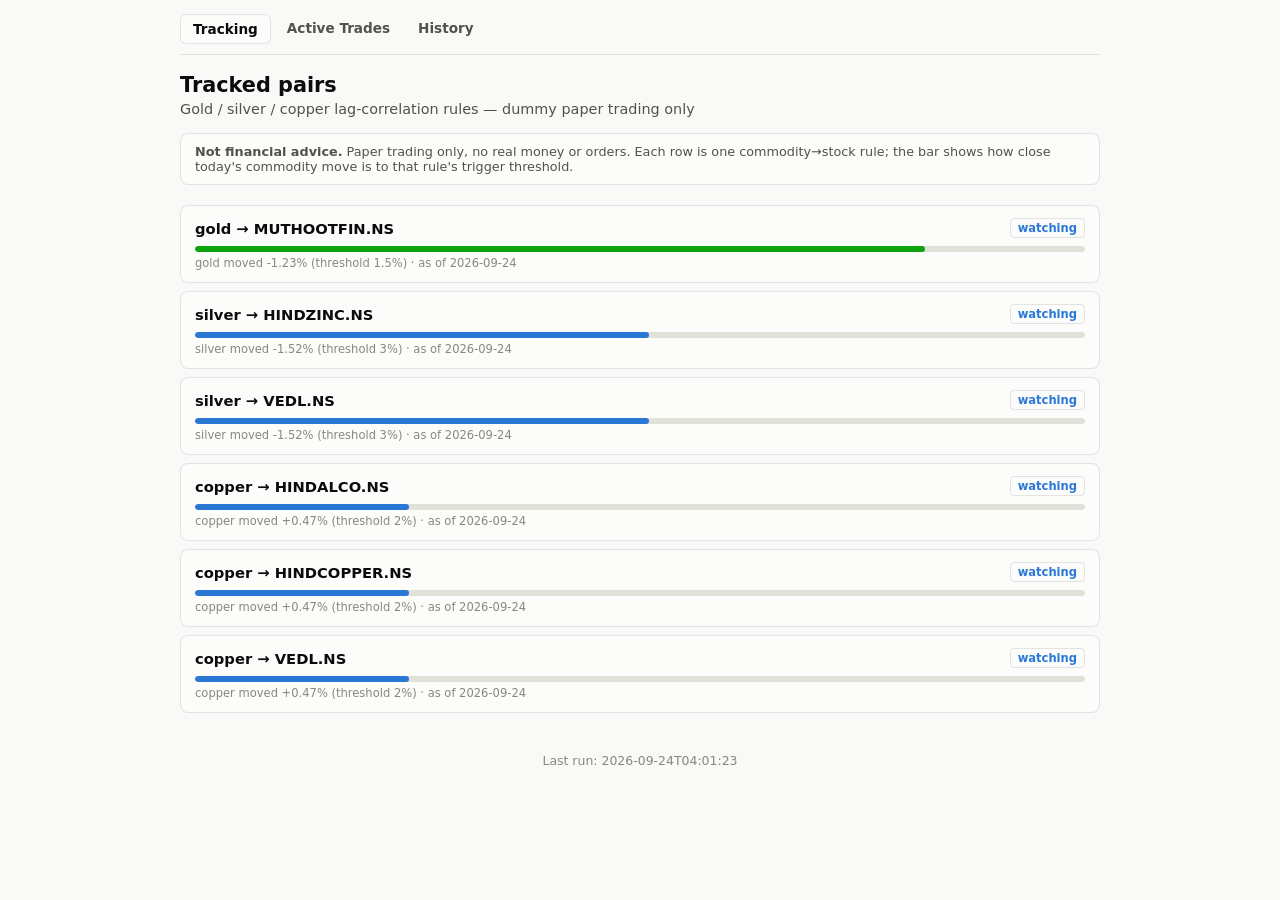
==== docs/index.html @ 6bb7ec1a "Add commodity-stock lag tracker: correlation analysis, event study, paper trading, and GitHub Action" ====
<!doctype html>
<html lang="en">
<head>
<meta charset="utf-8">
<meta name="viewport" content="width=device-width, initial-scale=1">
<title>Commodity Signal Tracker</title>
<link rel="stylesheet" href="style.css">
</head>
<body>
  <div class="wrap">
    <div id="nav-slot"></div>
    <h1>Tracked pairs</h1>
    <p class="subtitle">Gold / silver / copper lag-correlation rules — dummy paper trading only</p>

    <div class="disclaimer">
      <strong>Not financial advice.</strong> Paper trading only, no real money or orders.
      Each row is one commodity→stock rule; the bar shows how close today's commodity
      move is to that rule's trigger threshold.
    </div>

    <div class="card-list" id="pairs"></div>

    <footer id="footer"></footer>
  </div>

<script src="common.js"></script>
<script>
async function main() {
  document.getElementById('nav-slot').innerHTML = Tracker.renderNav('index.html');
  let data;
  try {
    data = await Tracker.loadData();
  } catch (e) {
    document.getElementById('pairs').innerHTML = '<div class="empty">Could not load data.json yet — the daily job hasn\'t run.</div>';
    return;
  }

  const container = document.getElementById('pairs');
  container.innerHTML = data.rules_status.map(r => {
    const pct = r.progress_to_threshold == null ? 0 : Math.min(r.progress_to_threshold, 1) * 100;
    const hot = r.triggered_today || (r.progress_to_threshold != null && r.progress_to_threshold >= 0.8);
    const moveLabel = r.latest_commodity_pct_change == null ? 'no data yet' :
      `${r.commodity} moved ${Tracker.fmtPct(r.latest_commodity_pct_change)} (threshold ${r.threshold_pct}%)`;
    let stageBadge = '<span class="badge status-open">watching</span>';
    if (r.open_trade) stageBadge = '<span class="badge status-open">position open</span>';
    else if (r.triggered_today) stageBadge = '<span class="badge buy">triggered today</span>';

    return `
      <a class="card" href="detail.html?pair=${encodeURIComponent(r.pair_id)}">
        <div class="card-top">
          <span class="card-title">${r.commodity} → ${r.stock}</span>
          ${stageBadge}
        </div>
        <div class="progress-track"><div class="progress-fill ${hot ? 'hot' : ''}" style="width:${pct.toFixed(0)}%"></div></div>
        <div class="progress-label">${moveLabel} · as of ${r.latest_run_date ?? '—'}</div>
      </a>`;
  }).join('');

  document.getElementById('footer').innerHTML = `Last run: ${data.generated_at}`;
}
main();
</script>
</body>
</html>
---- docs/style.css ----
:root {
  color-scheme: light;
  --surface-1: #fcfcfb;
  --page: #f9f9f7;
  --text-primary: #0b0b0b;
  --text-secondary: #52514e;
  --muted: #898781;
  --gridline: #e1e0d9;
  --border: rgba(11,11,11,0.10);
  --good: #0ca30c;
  --critical: #d03b3b;
  --accent: #2a78d6;
}
@media (prefers-color-scheme: dark) {
  :root:not([data-theme="light"]) {
    color-scheme: dark;
    --surface-1: #1a1a19;
    --page: #0d0d0d;
    --text-primary: #ffffff;
    --text-secondary: #c3c2b7;
    --muted: #898781;
    --gridline: #2c2c2a;
    --border: rgba(255,255,255,0.10);
    --accent: #3987e5;
  }
}
:root[data-theme="dark"] {
  color-scheme: dark;
  --surface-1: #1a1a19;
  --page: #0d0d0d;
  --text-primary: #ffffff;
  --text-secondary: #c3c2b7;
  --muted: #898781;
  --gridline: #2c2c2a;
  --border: rgba(255,255,255,0.10);
  --accent: #3987e5;
}

* { box-sizing: border-box; }
body {
  margin: 0;
  background: var(--page);
  color: var(--text-primary);
  font-family: system-ui, -apple-system, "Segoe UI", sans-serif;
  padding: 0 16px 64px;
}
.wrap { max-width: 920px; margin: 0 auto; }

nav.tabs {
  display: flex;
  gap: 4px;
  padding: 14px 0 10px;
  margin-bottom: 18px;
  border-bottom: 1px solid var(--gridline);
  overflow-x: auto;
}
nav.tabs a {
  color: var(--text-secondary);
  text-decoration: none;
  font-size: 0.85rem;
  font-weight: 600;
  padding: 6px 12px;
  border-radius: 6px;
  white-space: nowrap;
}
nav.tabs a.active { color: var(--text-primary); background: var(--surface-1); border: 1px solid var(--border); }
nav.tabs a:hover:not(.active) { color: var(--text-primary); }

h1 { font-size: clamp(1.05rem, 5vw, 1.3rem); margin: 0 0 4px; overflow-wrap: break-word; }
.subtitle { color: var(--text-secondary); font-size: 0.9rem; margin: 0 0 16px; }

.disclaimer {
  background: var(--surface-1);
  border: 1px solid var(--border);
  border-radius: 8px;
  padding: 10px 14px;
  font-size: 0.8rem;
  color: var(--text-secondary);
  margin-bottom: 20px;
}

.stat-grid {
  display: grid;
  grid-template-columns: repeat(auto-fit, minmax(130px, 1fr));
  gap: 10px;
  margin-bottom: 28px;
}
.stat-tile {
  background: var(--surface-1);
  border: 1px solid var(--border);
  border-radius: 8px;
  padding: 12px 14px;
}
.stat-label {
  font-size: 0.7rem;
  color: var(--muted);
  text-transform: uppercase;
  letter-spacing: 0.03em;
  margin: 0 0 4px;
}
.stat-value {
  font-size: 1.4rem;
  font-weight: 600;
  margin: 0;
  font-variant-numeric: tabular-nums;
}

section { margin-bottom: 32px; }
h2 {
  font-size: 0.95rem;
  color: var(--text-secondary);
  font-weight: 600;
  margin: 0 0 10px;
  border-bottom: 1px solid var(--gridline);
  padding-bottom: 6px;
}

.card-list { display: flex; flex-direction: column; gap: 8px; }
.card {
  display: block;
  background: var(--surface-1);
  border: 1px solid var(--border);
  border-radius: 8px;
  padding: 12px 14px;
  text-decoration: none;
  color: inherit;
}
.card:hover { border-color: var(--accent); }
.card-top { display: flex; flex-wrap: wrap; justify-content: space-between; align-items: center; gap: 6px 10px; margin-bottom: 8px; }
.card-title { font-weight: 600; font-size: 0.92rem; min-width: 0; overflow-wrap: break-word; }
.card-top .badge { flex-shrink: 0; }
.card-sub { font-size: 0.78rem; color: var(--muted); }

.progress-track {
  height: 6px;
  border-radius: 4px;
  background: var(--gridline);
  overflow: hidden;
}
.progress-fill { height: 100%; background: var(--accent); border-radius: 4px; }
.progress-fill.hot { background: var(--good); }
.progress-label { font-size: 0.72rem; color: var(--muted); margin-top: 4px; }

.table-scroll { overflow-x: auto; border: 1px solid var(--border); border-radius: 8px; }
table {
  width: 100%;
  border-collapse: collapse;
  font-size: 0.85rem;
  background: var(--surface-1);
  min-width: 560px;
}
th, td {
  text-align: left;
  padding: 8px 10px;
  white-space: nowrap;
  border-bottom: 1px solid var(--gridline);
}
th {
  color: var(--muted);
  font-size: 0.7rem;
  text-transform: uppercase;
  letter-spacing: 0.02em;
  font-weight: 600;
}
tr:last-child td { border-bottom: none; }
td.num { font-variant-numeric: tabular-nums; text-align: right; }
.pos { color: var(--good); }
.neg { color: var(--critical); }

.badge {
  display: inline-block;
  font-size: 0.72rem;
  font-weight: 600;
  padding: 2px 7px;
  border-radius: 4px;
  border: 1px solid var(--border);
}
.badge.buy { color: var(--good); }
.badge.sell { color: var(--critical); }
.badge.status-open { color: var(--accent); }
.badge.status-closed { color: var(--muted); }

a.ext-link {
  font-size: 0.78rem;
  color: var(--accent);
  text-decoration: none;
}
a.ext-link:hover { text-decoration: underline; }

.kv-grid {
  display: grid;
  grid-template-columns: repeat(auto-fit, minmax(150px, 1fr));
  gap: 10px 20px;
  font-size: 0.85rem;
  margin-bottom: 8px;
}
.kv-grid .k { color: var(--muted); font-size: 0.72rem; text-transform: uppercase; letter-spacing: 0.02em; }
.kv-grid .v { font-weight: 500; }

.note-box {
  font-size: 0.82rem;
  color: var(--text-secondary);
  background: var(--surface-1);
  border: 1px solid var(--border);
  border-radius: 8px;
  padding: 10px 14px;
}

.empty { color: var(--muted); font-size: 0.85rem; padding: 14px; }
.back-link { font-size: 0.82rem; color: var(--accent); text-decoration: none; display: inline-block; margin-bottom: 14px; }
footer { color: var(--muted); font-size: 0.78rem; text-align: center; margin-top: 40px; }
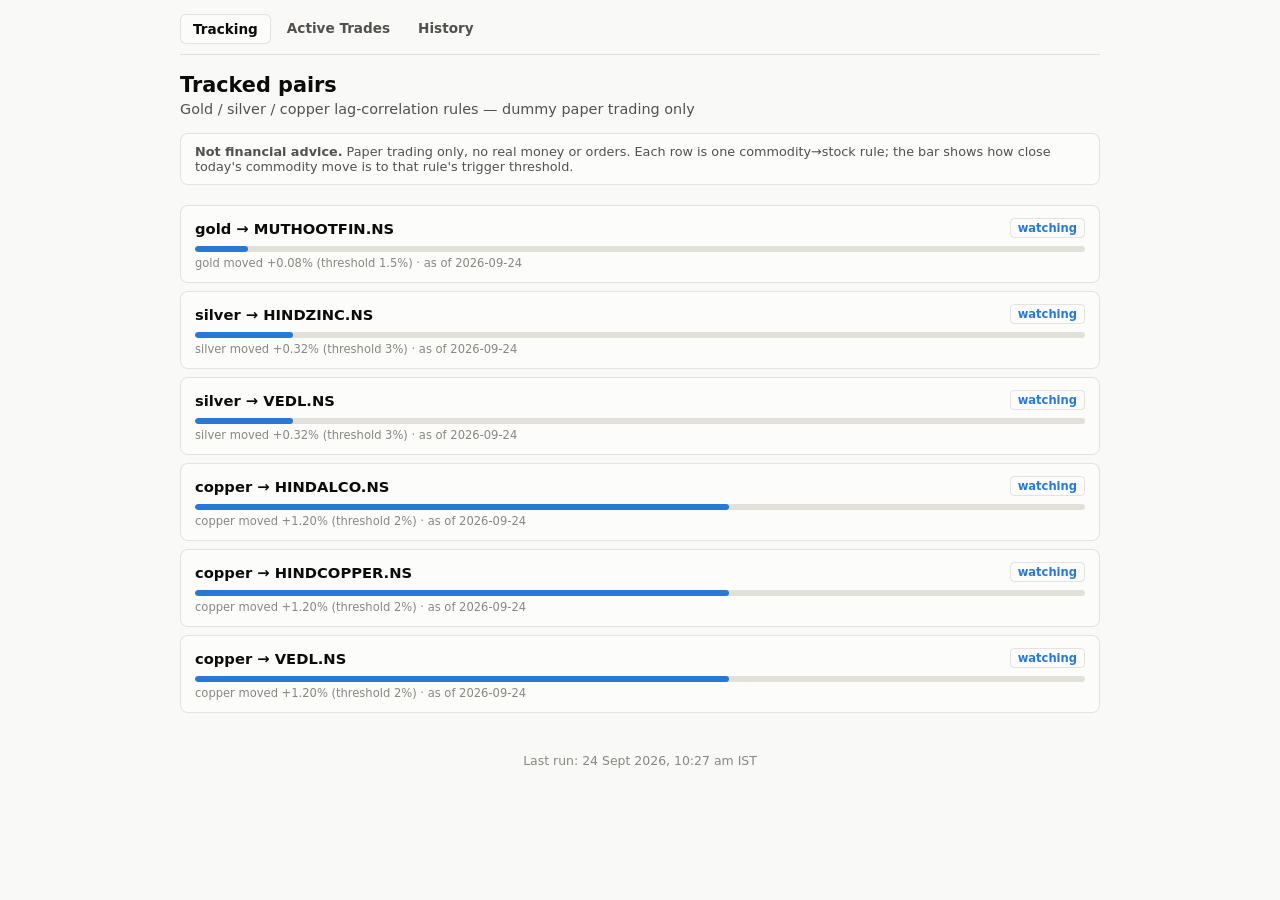
==== commit bb31d638: "Show last-run timestamp in IST instead of unlabeled UTC generated_at is written by datetime.now() on" ====
--- a/docs/index.html
+++ b/docs/index.html
@@ -56,7 +56,7 @@
       </a>`;
   }).join('');
 
-  document.getElementById('footer').innerHTML = `Last run: ${data.generated_at}`;
+  document.getElementById('footer').innerHTML = `Last run: ${Tracker.fmtIST(data.generated_at)}`;
 }
 main();
 </script>
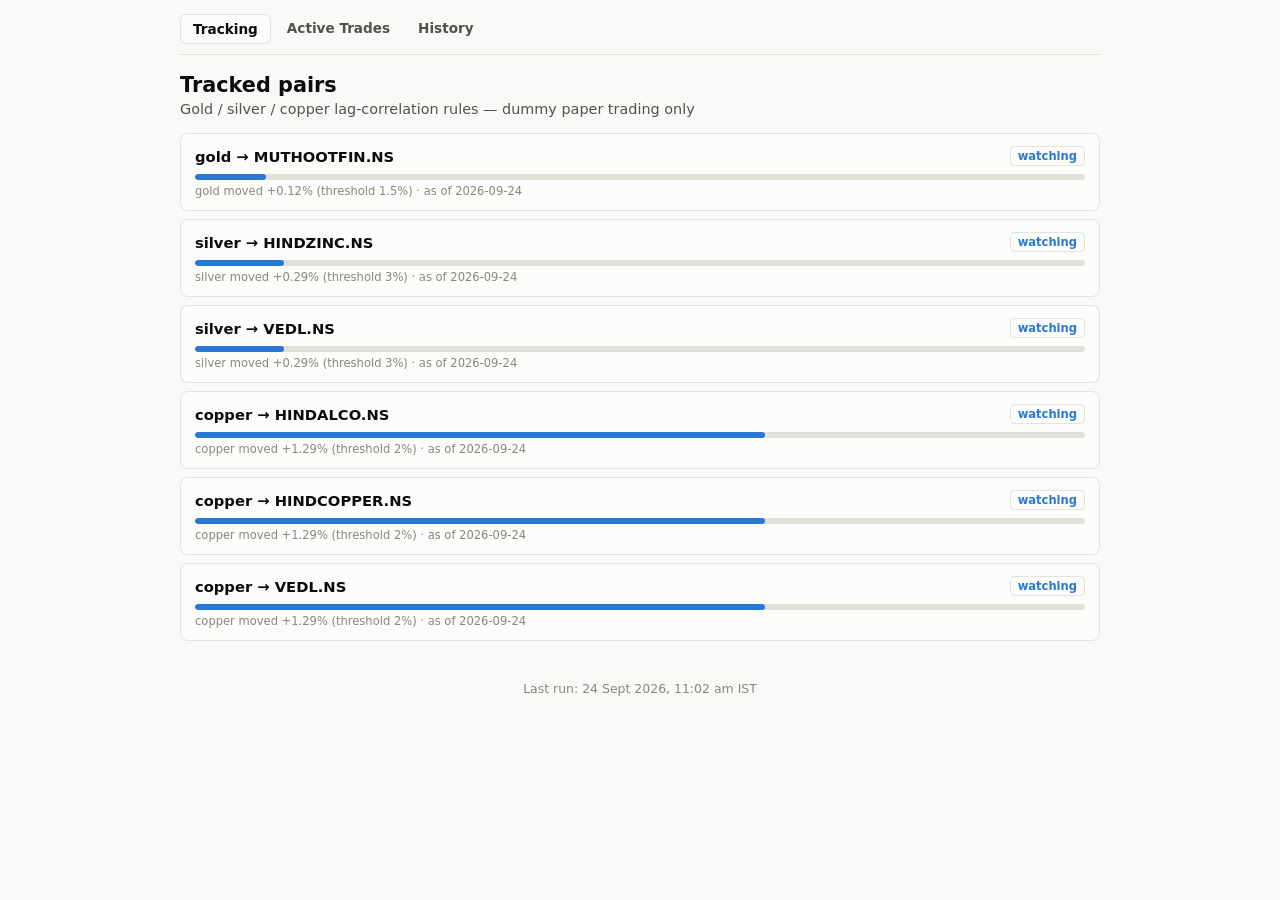
==== commit cf28b2bf: "Remove disclaimer banner from the tracking page Co-Authored-By: Claude Sonnet 5 <noreply@anthropic.c" ====
--- a/docs/index.html
+++ b/docs/index.html
@@ -4,7 +4,7 @@
 <meta charset="utf-8">
 <meta name="viewport" content="width=device-width, initial-scale=1">
 <title>Commodity Signal Tracker</title>
-<link rel="stylesheet" href="style.css">
+<link rel="stylesheet" href="style.css?v=2">
 </head>
 <body>
   <div class="wrap">
@@ -12,18 +12,12 @@
     <h1>Tracked pairs</h1>
     <p class="subtitle">Gold / silver / copper lag-correlation rules — dummy paper trading only</p>
 
-    <div class="disclaimer">
-      <strong>Not financial advice.</strong> Paper trading only, no real money or orders.
-      Each row is one commodity→stock rule; the bar shows how close today's commodity
-      move is to that rule's trigger threshold.
-    </div>
-
     <div class="card-list" id="pairs"></div>
 
     <footer id="footer"></footer>
   </div>
 
-<script src="common.js"></script>
+<script src="common.js?v=2"></script>
 <script>
 async function main() {
   document.getElementById('nav-slot').innerHTML = Tracker.renderNav('index.html');
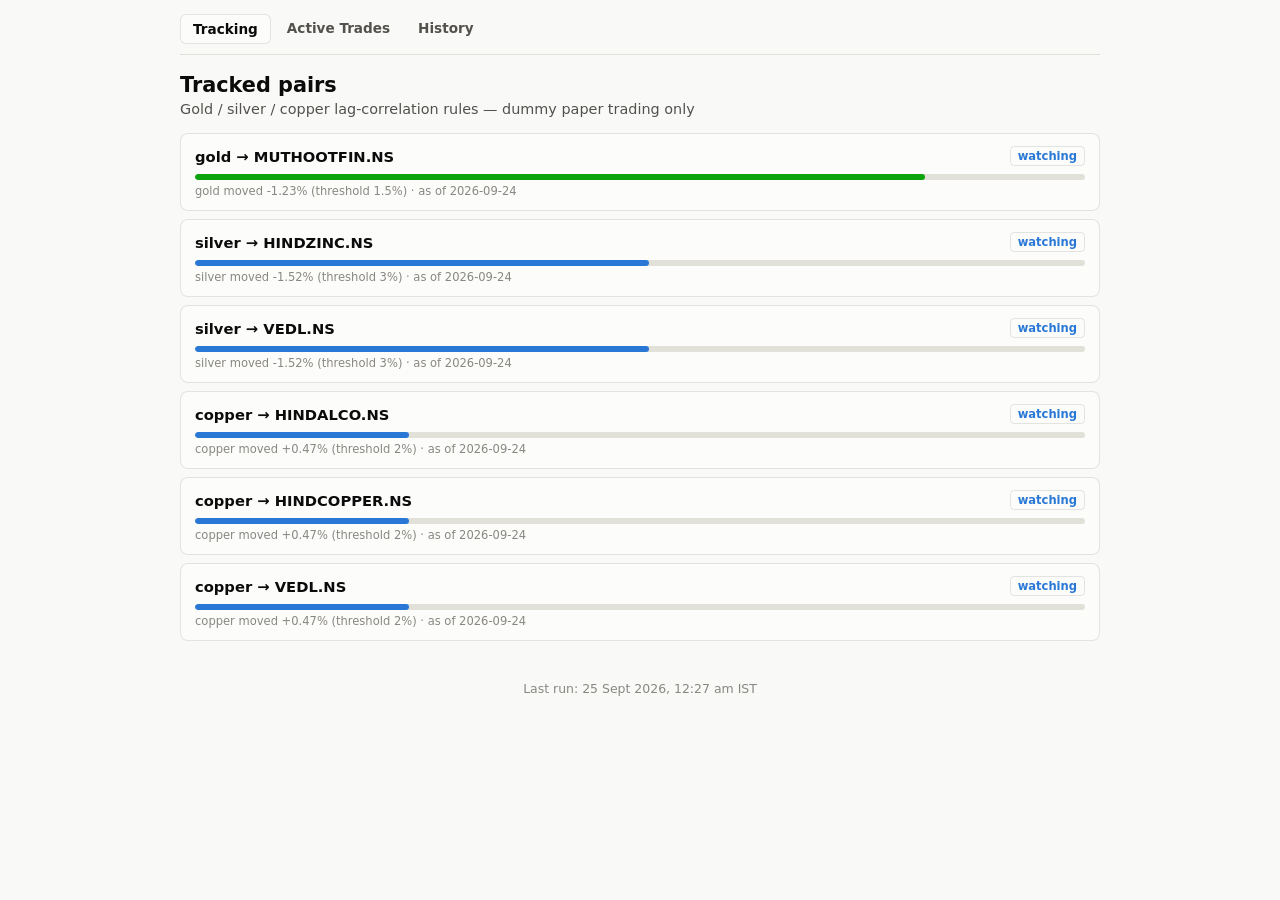
==== commit 6f58ef83: "Add daily signal-reading history to the pair detail page signals_log.csv has logged every daily eval" ====
--- a/docs/index.html
+++ b/docs/index.html
@@ -4,7 +4,7 @@
 <meta charset="utf-8">
 <meta name="viewport" content="width=device-width, initial-scale=1">
 <title>Commodity Signal Tracker</title>
-<link rel="stylesheet" href="style.css?v=2">
+<link rel="stylesheet" href="style.css?v=3">
 </head>
 <body>
   <div class="wrap">
@@ -17,7 +17,7 @@
     <footer id="footer"></footer>
   </div>
 
-<script src="common.js?v=2"></script>
+<script src="common.js?v=3"></script>
 <script>
 async function main() {
   document.getElementById('nav-slot').innerHTML = Tracker.renderNav('index.html');
--- a/docs/style.css
+++ b/docs/style.css
@@ -166,6 +166,7 @@
 td.num { font-variant-numeric: tabular-nums; text-align: right; }
 .pos { color: var(--good); }
 .neg { color: var(--critical); }
+tr.hot-row { background: color-mix(in srgb, var(--good) 12%, transparent); }
 
 .badge {
   display: inline-block;
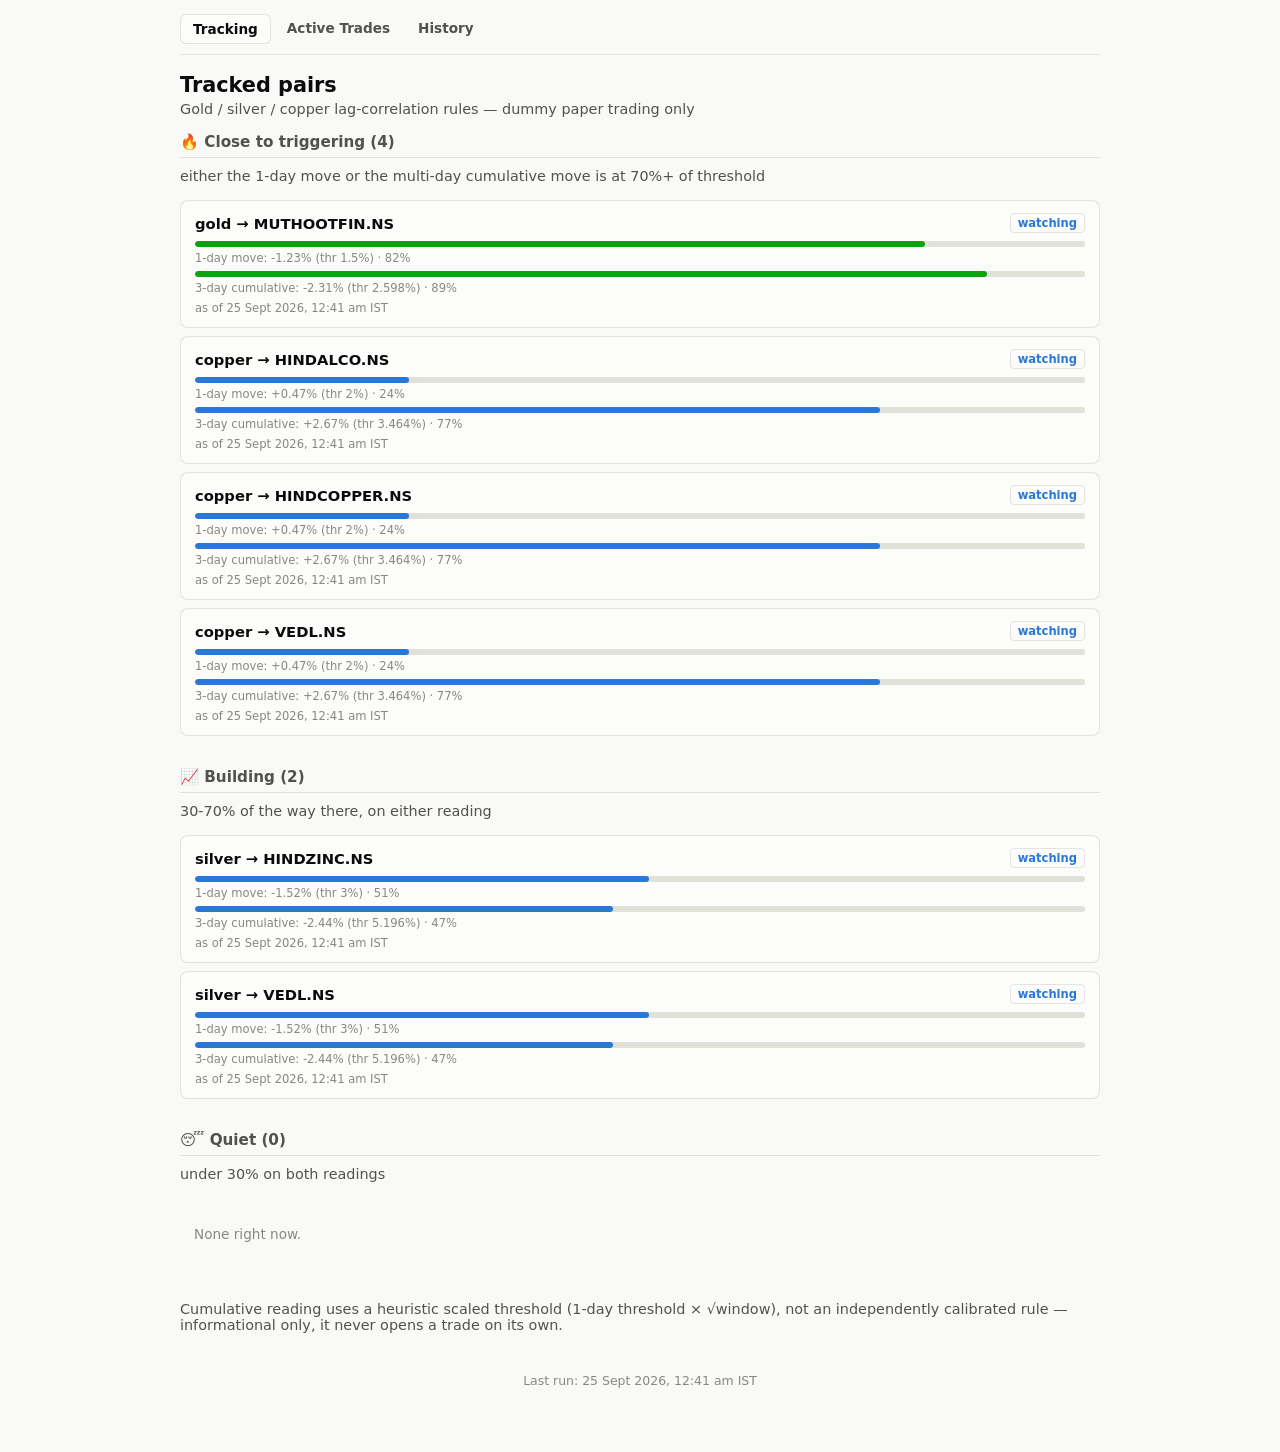
==== commit 06c4c2be: "Add hourly intraday tracking, multi-day cumulative view, and Tracking page subsections Two related g" ====
--- a/docs/index.html
+++ b/docs/index.html
@@ -4,7 +4,7 @@
 <meta charset="utf-8">
 <meta name="viewport" content="width=device-width, initial-scale=1">
 <title>Commodity Signal Tracker</title>
-<link rel="stylesheet" href="style.css?v=3">
+<link rel="stylesheet" href="style.css?v=4">
 </head>
 <body>
   <div class="wrap">
@@ -12,7 +12,7 @@
     <h1>Tracked pairs</h1>
     <p class="subtitle">Gold / silver / copper lag-correlation rules — dummy paper trading only</p>
 
-    <div class="card-list" id="pairs"></div>
+    <div id="sections"></div>
 
     <footer id="footer"></footer>
   </div>
@@ -29,15 +29,26 @@
     return;
   }
 
-  const container = document.getElementById('pairs');
-  container.innerHTML = data.rules_status.map(r => {
-    const pct = r.progress_to_threshold == null ? 0 : Math.min(r.progress_to_threshold, 1) * 100;
-    const hot = r.triggered_today || (r.progress_to_threshold != null && r.progress_to_threshold >= 0.8);
-    const moveLabel = r.latest_commodity_pct_change == null ? 'no data yet' :
-      `${r.commodity} moved ${Tracker.fmtPct(r.latest_commodity_pct_change)} (threshold ${r.threshold_pct}%)`;
+  function barRow(label, pctChange, threshold, progress) {
+    if (pctChange == null) return `<div class="progress-label">${label}: no data yet</div>`;
+    const pct = progress == null ? 0 : Math.min(progress, 1) * 100;
+    const hot = progress != null && progress >= 0.8;
+    return `
+      <div class="progress-row">
+        <div class="progress-track"><div class="progress-fill ${hot ? 'hot' : ''}" style="width:${pct.toFixed(0)}%"></div></div>
+        <div class="progress-label">${label}: ${Tracker.fmtPct(pctChange)} (thr ${threshold}%)${progress != null ? ' · ' + (progress * 100).toFixed(0) + '%' : ''}</div>
+      </div>`;
+  }
+
+  function renderCard(r) {
+    const moveLabel1d = barRow('1-day move', r.latest_commodity_pct_change, r.threshold_pct, r.progress_to_threshold);
+    const moveLabelCum = barRow(`${r.cumulative_window_days}-day cumulative`, r.latest_cumulative_pct_change,
+      r.cumulative_threshold_pct, r.cumulative_progress);
     let stageBadge = '<span class="badge status-open">watching</span>';
     if (r.open_trade) stageBadge = '<span class="badge status-open">position open</span>';
     else if (r.triggered_today) stageBadge = '<span class="badge buy">triggered today</span>';
+    const asOf = r.latest_run_timestamp ? Tracker.fmtIST(r.latest_run_timestamp) : (r.latest_run_date ?? '—');
+    const liveTag = r.latest_is_intraday ? ' · <span class="badge status-open">live</span>' : '';
 
     return `
       <a class="card" href="detail.html?pair=${encodeURIComponent(r.pair_id)}">
@@ -45,10 +56,31 @@
           <span class="card-title">${r.commodity} → ${r.stock}</span>
           ${stageBadge}
         </div>
-        <div class="progress-track"><div class="progress-fill ${hot ? 'hot' : ''}" style="width:${pct.toFixed(0)}%"></div></div>
-        <div class="progress-label">${moveLabel} · as of ${r.latest_run_date ?? '—'}</div>
+        ${moveLabel1d}
+        ${moveLabelCum}
+        <div class="progress-label">as of ${asOf}${liveTag}</div>
       </a>`;
-  }).join('');
+  }
+
+  const sections = [
+    { key: 'hot', title: '🔥 Close to triggering', note: 'either the 1-day move or the multi-day cumulative move is at 70%+ of threshold' },
+    { key: 'building', title: '📈 Building', note: '30-70% of the way there, on either reading' },
+    { key: 'quiet', title: '😴 Quiet', note: 'under 30% on both readings' },
+  ];
+  const bucket = r => r.heat_score >= 0.7 ? 'hot' : (r.heat_score >= 0.3 ? 'building' : 'quiet');
+  const grouped = { hot: [], building: [], quiet: [] };
+  for (const r of data.rules_status) grouped[bucket(r)].push(r);
+  for (const key of Object.keys(grouped)) grouped[key].sort((a, b) => b.heat_score - a.heat_score);
+
+  document.getElementById('sections').innerHTML = sections.map(s => `
+    <section>
+      <h2>${s.title} (${grouped[s.key].length})</h2>
+      <p class="subtitle">${s.note}</p>
+      <div class="card-list">${grouped[s.key].map(renderCard).join('') || '<p class="empty">None right now.</p>'}</div>
+    </section>
+  `).join('') + `
+    <p class="subtitle">Cumulative reading uses a heuristic scaled threshold (1-day threshold × √window), not an
+    independently calibrated rule — informational only, it never opens a trade on its own.</p>`;
 
   document.getElementById('footer').innerHTML = `Last run: ${Tracker.fmtIST(data.generated_at)}`;
 }
--- a/docs/style.css
+++ b/docs/style.css
@@ -140,6 +140,7 @@
 .progress-fill { height: 100%; background: var(--accent); border-radius: 4px; }
 .progress-fill.hot { background: var(--good); }
 .progress-label { font-size: 0.72rem; color: var(--muted); margin-top: 4px; }
+.progress-row { margin-bottom: 6px; }
 
 .table-scroll { overflow-x: auto; border: 1px solid var(--border); border-radius: 8px; }
 table {
